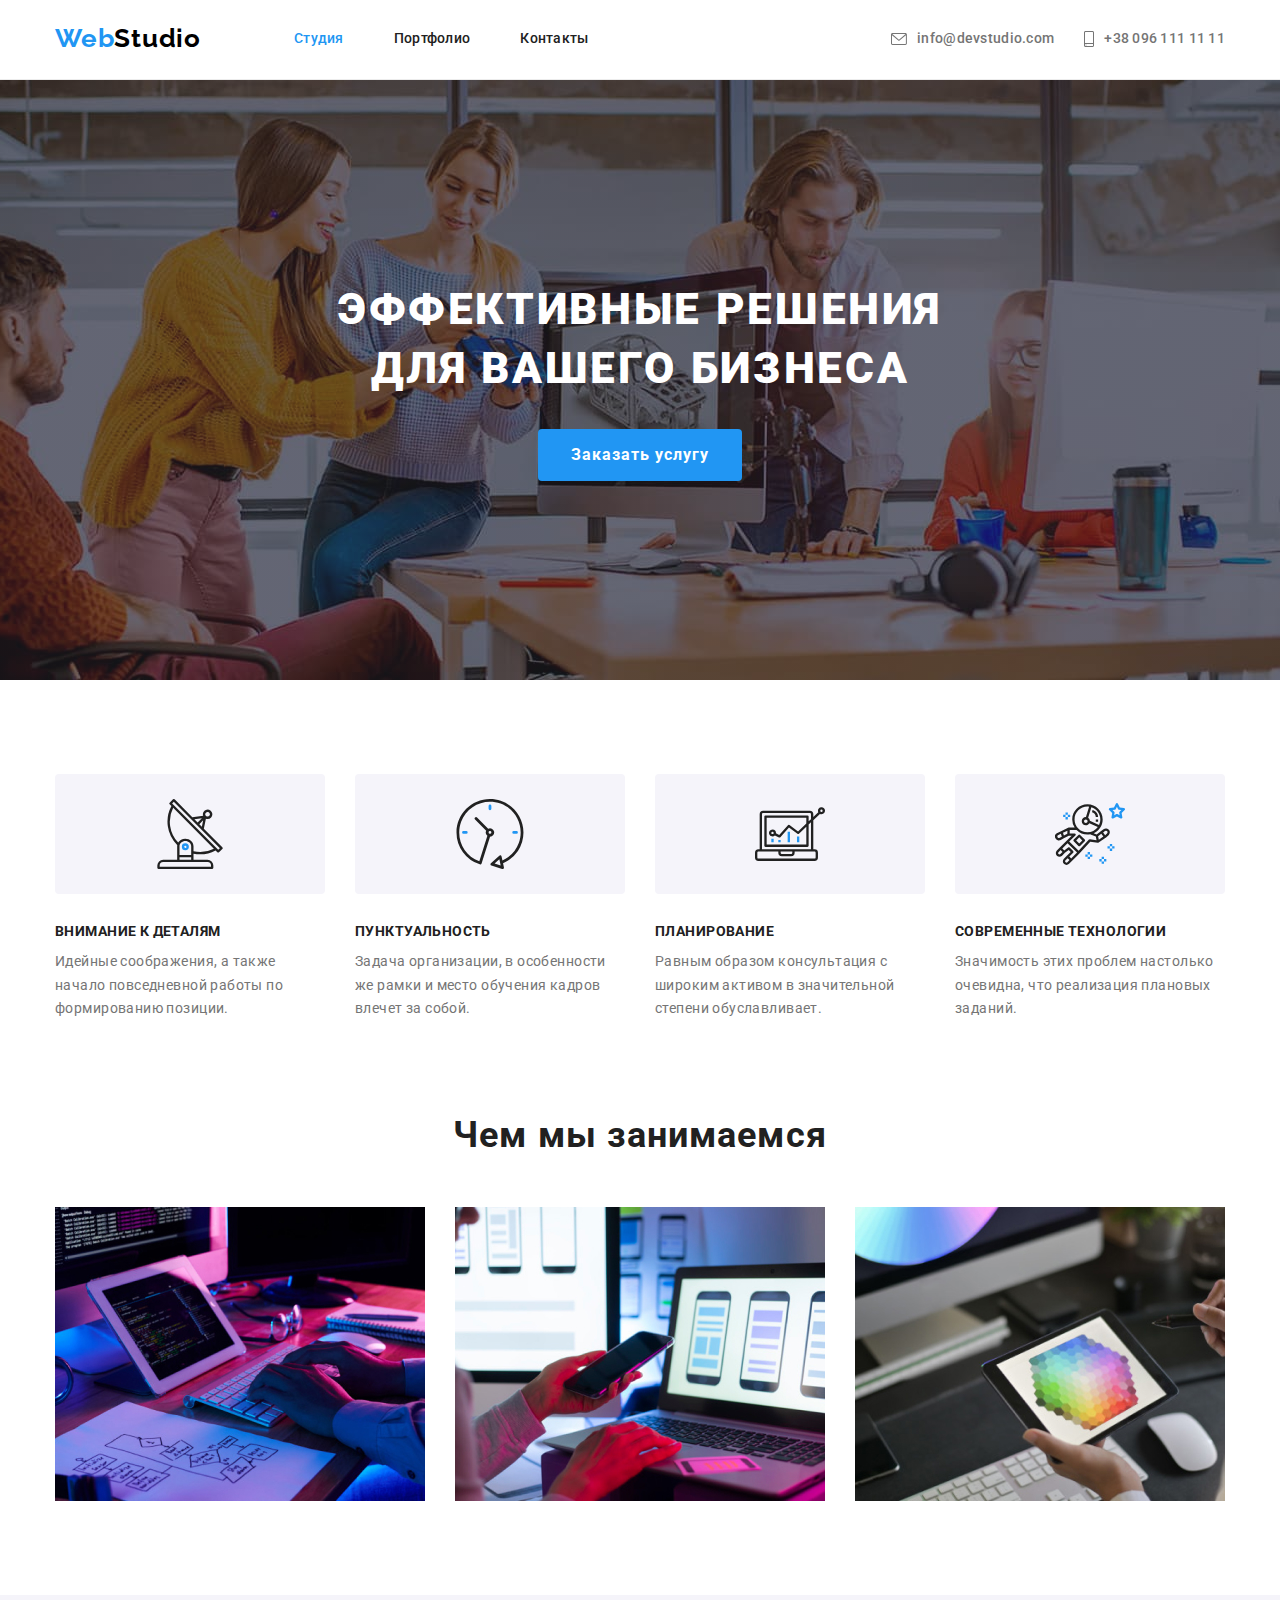
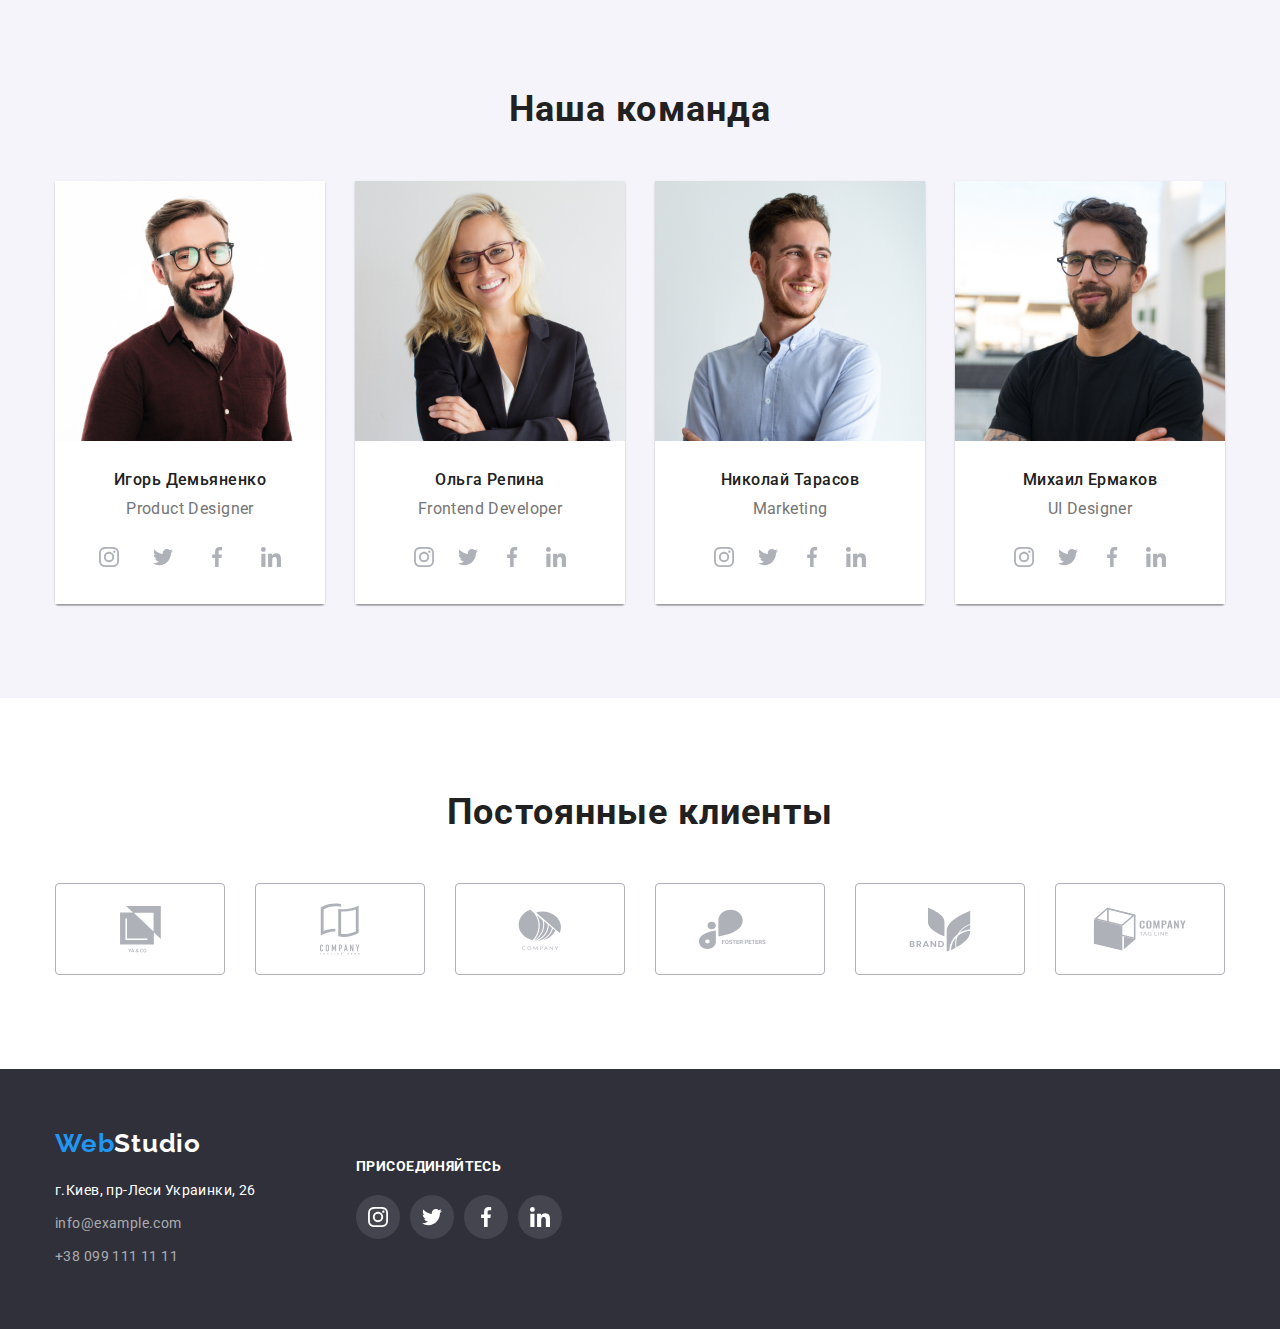
==== index.html @ 3a26fc48 "добавил переходы  и анимации по макету , сделал модальное окно" ====
<!DOCTYPE html>
<html lang="ru">
<head>
    <meta charset="UTF-8">
    <meta http-equiv="X-UA-Compatible" content="IE=edge">
    <meta name="viewport" content="width=device-width, initial-scale=1.0">
    <title>Document</title>
    <link rel="preconnect" href="https://fonts.googleapis.com">
    <link rel="preconnect" href="https://fonts.gstatic.com" crossorigin>
    <link href="https://fonts.googleapis.com/css2?family=Raleway:wght@700&family=Roboto:wght@400;500;700;900&display=swap"
        rel="stylesheet">
    <link rel="stylesheet" href="https://cdnjs.cloudflare.com/ajax/libs/modern-normalize/1.1.0/modern-normalize.min.css">
    <link rel="stylesheet" href="css/styles.css">
</head>
<body>
    <!-- шапка сайта -->
   <header class="header">
    <div class="container container-header">
        <nav class="nav">
            <a href="./index.html" class="logo-header"><span class="logo-web">Web</span>Studio</a>
            <ul class="list list-nav">
                <li class="items">
                    <a href="./index.html" class="link-nav studio">Студия</a>
                </li>
                <li class="items">
                    <a href="./prettier.html" class="link-nav">Портфолио</a>
                </li>
                <li class="items">
                    <a href="" class="link-nav">Контакты</a>
                </li>
            </ul>
        </nav>
        <div class="links-header">
               
            <a href="mailto:info@devstudio.com" class="link-header">
                <svg width="16" height="12" class="icon-mail">
                    <use href="./images/icons.svg#icon-mail"></use>
                </svg>
                 info@devstudio.com</a>
            
            <a href="tel:+380961111111" class="link-header number">
                <svg width="10" height="16" class="icon-phone">
                    <use href="./images/icons.svg#smartphone"></use>
                </svg>
                +38 096 111 11 11</a>
        </div>
    </div>
   </header> 
   <!-- меню сайта -->
   <main>
       <!-- герой -->
      <section class="hero">
        <div class="container container-hero">
            <h1 class="main-title">
                ЭФФЕКТИВНЫЕ РЕШЕНИЯ ДЛЯ ВАШЕГО БИЗНЕСА
            </h1>
            <button type="button" class="btn">Заказать услугу</button>
        </div>  
      </section>
      <!-- Преимущества -->
      <section class="benefits section">
           <!-- <h2>Преимущества</h2> -->
           <div class="container">
            <ul class="list list-benefits">
                <li class="items">
                    <div class="container-benefits">
                        <svg class="icon-benefits">
                            <use href="./images/icons.svg#antenna"></use>
                        </svg>
                    </div>
                    <h3 class="title-benefits">Внимание к деталям</h3>
                    <p class="text-benefits"> Идейные соображения, а также начало повседневной работы по формированию позиции.</p>
                </li>
                <li class="items">
                    <div class="container-benefits">
                        <svg class="icon-benefits">
                            <use href="./images/icons.svg#clock"></use>
                        </svg>
                    </div>
                    <h3 class="title-benefits">Пунктуальность</h3>
                    <p class="text-benefits">Задача организации, в особенности же рамки и место обучения кадров влечет за собой.</p>
                </li>
                <li class="items">
                    <div class="container-benefits">
                        <svg class="icon-benefits">
                            <use href="./images/icons.svg#diagram"></use>
                        </svg>
                    </div>
                    <h3 class="title-benefits">Планирование</h3>
                    <p class="text-benefits">Равным образом консультация с широким активом в значительной степени обуславливает.</p>
                </li>
                <li class="items">
                    <div class="container-benefits">
                        <svg class="icon-benefits">
                            <use href="./images/icons.svg#astronaut"></use>
                        </svg>
                    </div>
                    <h3 class="title-benefits">Современные технологии</h3>
                    <p class="text-benefits">Значимость этих проблем настолько очевидна, что реализация плановых заданий.</p>
                </li>
            </ul>
           </div>
      </section>
      <!-- Деятельность -->
      <section class="activity section">
        <div class="container">
            <h2 class="title-activity">Чем мы занимаемся</h2>
            <ul class="list list-activity">
                <li class="items">
                    <img src="images/box.jpg" alt="Работа за компьютером" width="370" class="img">
                </li>
                <li class="items">
                    <img src="images/img.jpg" alt="Работа за ноутбуком" width="370"  class="img">
                </li>
                <li class="items">
                    <img src="images/img_p.jpg" alt="Работа за планшетом" width="370"  class="img">
                </li>
          </ul>
        </div>
      </section>
      <!-- Команда -->
      <section class="team section">
        <div class="container">
            <h2 class="title-team">Наша команда</h2>
            <ul class="list list-team">
                <li class="items">
                    <img src="images/img_irog.jpg" alt="Фото Игоря Демьяненко" width="270" class="img">
                    <div class="container-people">
                        <h3 class="title-name">Игорь Демьяненко</h3>
                        <p class="text-team">Product Designer</p>
                        <ul class="list list-social-networks">
                            <li class="items">
                                <a href="" class="link-team">
                                    <svg class="icon-social-network">
                                        <use href="./images/icons.svg#instagram"></use>
                                    </svg>
                                </a>
                            </li>
                            <li class="items">
                                <a href="" class="link-team">
                                <svg class="icon-social-network">
                                    <use href="./images/icons.svg#twitter"></use>
                                </svg>
                                </a>
                            </li>
                            <li class="items">
                                <a href="" class="link-team">
                                <svg class="icon-social-network">
                                    <use href="./images/icons.svg#facebook"></use>
                                </svg>
                                </a>
                            </li>
                            <li class="items">
                                <a href="" class="link-team">
                                <svg class="icon-social-network">
                                    <use href="./images/icons.svg#linkedin"></use>
                                </svg>
                                </a>
                            </li>
                            
                        </ul>
                    </div> 
                </li>
                <li class="items">
                    <img src="images/img_alga.jpg" alt="Фото Ольги Репиной" width="270" class="img">
                    <div class="container-people">
                        <h3 class="title-name">Ольга Репина</h3>
                        <p class="text-team">Frontend Developer</p>
                        <ul class="list list-social-networks">
                            <li class="items-icon">
                                <a href="" class="link-team">
                                <svg class="icon icon-social-network">
                                    <use href="./images/icons.svg#instagram"></use>
                                </svg>
                                </a>
                            </li>
                            <li class="items-icon">
                                <a href="" class="link-team">
                                <svg class="icon icon-social-network">
                                    <use href="./images/icons.svg#twitter"></use>
                                </svg>
                                </a>
                            </li>
                            <li class="items-icon">
                                <a href="" class="link-team">
                                <svg class="icon icon-social-network">
                                    <use href="./images/icons.svg#facebook"></use>
                                </svg>
                                </a>
                            </li>
                            <li class="items-icon">
                                <a href="" class="link-team">
                                <svg class="icon icon-social-network">
                                    <use href="./images/icons.svg#linkedin"></use>
                                </svg>
                                </a>
                            </li>
                        </ul>
                    </div>
                </li>
                <li class="items">
                    <img src="images/img_nikola.jpg" alt="Фото Николая Тарасова" width="270" class="img">
                    <div class="container-people">
                        <h3 class="title-name">Николай Тарасов</h3>
                        <p class="text-team">Marketing</p>
                        <ul class="list list-social-networks">
                            <li class="items-icon">
                                <a href="" class="link-team">
                                <svg class="icon icon-social-network">
                                    <use href="./images/icons.svg#instagram"></use>
                                </svg>
                                </a>
                            </li>
                            <li class="items-icon">
                                <a href="" class="link-team">
                                <svg class="icon icon-social-network">
                                    <use href="./images/icons.svg#twitter"></use>
                                </svg>
                                </a>
                            </li>
                            <li class="items-icon">
                                <a href="" class="link-team">
                                <svg class="icon icon-social-network">
                                    <use href="./images/icons.svg#facebook"></use>
                                </svg>
                                </a>
                            </li>
                            <li class="items-icon">
                                <a href="" class="link-team">
                                <svg class="icon icon-social-network">
                                    <use href="./images/icons.svg#linkedin"></use>
                                </svg>
                                </a>
                            </li>
                        
                        </ul>
                    </div>
                </li>
                <li class="items">
                    <img src="images/img_mixail.jpg" alt="Фото Михаила Ермакова" width="270" class="img">
                    <div class="container-people">
                        <h3 class="title-name">Михаил Ермаков</h3>
                        <p class="text-team">UI Designer</p>
                        <ul class="list list-social-networks">
                            <li class="items-icon">
                                <a href="" class="link-team">
                                <svg class="icon icon-social-network">
                                    <use href="./images/icons.svg#instagram"></use>
                                </svg>
                                </a>
                            </li>
                            <li class="items-icon">
                                <a href="" class="link-team">
                                <svg class="icon icon-social-network">
                                    <use href="./images/icons.svg#twitter"></use>
                                </svg>
                                </a>
                            </li>
                            <li class="items-icon">
                                <a href="" class="link-team">
                                <svg class="icon icon-social-network">
                                    <use href="./images/icons.svg#facebook"></use>
                                </svg>
                                </a>
                            </li>
                            <li class="items-icon">
                                <a href="" class="link-team">
                                <svg class="icon icon-social-network">
                                    <use href="./images/icons.svg#linkedin"></use>
                                </svg>
                                </a>
                            </li>
                        
                        </ul>
                    </div>  
                </li>
            </ul>
        </div>  
      </section>
      <!-- Постоянные клиенты -->
      <section class="section">
        <div class="container">
            <h2 class="title-clients">Постоянные клиенты</h2>
        <ul class="list list-clients">
            <li class="items">
                <a href="" class="link-clients">
                    <svg class="icon-clients" width="41" height="46.7">
                        <use href="./images/icons.svg#yaco"></use>
                    </svg>
                </a>
            </li>
            <li class="items">
                <a href="" class="link-clients">
                    <svg class="icon-clients" width="40" height="52">
                        <use href="./images/icons.svg#companytab"></use>
                    </svg>
                </a>
            </li>
            <li class="items">
                <a href="" class="link-clients">
                    <svg class="icon-clients" width="43.46" height="41.18">
                        <use href="./images/icons.svg#company"></use>
                    </svg>
                </a>
            </li>
            <li class="items">
                <a href="" class="link-clients">
                    <svg class="icon-clients" width="84.44" height="40.62">
                        <use href="./images/icons.svg#foster"></use>
                    </svg>
                </a>
            </li>
            <li class="items">
                <a href="" class="link-clients">
                    <svg class="icon-clients" width="62.54" height="45.43">
                        <use href="./images/icons.svg#brand"></use>
                    </svg>
                </a>
            </li>
            <li class="items">
                <a href="" class="link-clients">
                    <svg class="icon-clients" width="93.79" height="43.93">
                        <use href="./images/icons.svg#companytag"></use>
                    </svg>
                </a>
            </li>
        </ul>
        </div>
      </section>   
   </main>
   <!-- подвал сайта -->
   <footer class="footer">
    <div class="container container-footer">
    <div class="container-address">
        <a href="./index.html" class="logo-footer"><span class="logo-web">Web</span>Studio</a>
        <address class="address">
            <p class="text-footer">г.Киев, пр-Леси Украинки, 26</p>
            <a href="mailto:info@example.com" class="link-footer">info@example.com</a> <br />
            <a href="tel:+380991111111" class="link-footer">+38 099 111 11 11</a>
        </address>
    </div>
    <div class="footer-social-network">
        <p class="text-invitations">Присоединяйтесь</p>
        <ul class="list list-footer">
            <li class="items">
                <a class="link" href="">
                    <svg class="icon-social-network">
                        <use href="./images/icons.svg#instagram"></use>
                    </svg>
                </a>
            </li>
            <li class="items">
                <a class="link" href="">
                    <svg class="icon-social-network">
                        <use href="./images/icons.svg#twitter"></use>
                    </svg>
                </a> 
            </li>
            <li class="items">
                <a class="link" href="">
                    <svg class="icon-social-network">
                        <use href="./images/icons.svg#facebook"></use>
                    </svg>
                </a> 
            </li>
            <li class="items">
                <a class="link" href="">
                    <svg class="icon-social-network">
                        <use href="./images/icons.svg#linkedin"></use>
                    </svg>
                </a> 
            </li>
        </ul>
    </div>
    </div>
   </footer>
</body>
</html>
---- css/styles.css ----
/* основной шрифт Roboto – 400,500,700,900 */
/* дополнительный шрифт Raleway – 700 */
/* основной цвет фона #ffffff */
/* основной цвет для текста #757575 */
/* дополнительный цвет текста #212121 */
/* дополнительный цвет #2196F3 */
/* цвет иконок #AFB1B8 */
:root {
    --main-background-color: #ffffff;
    --main-color-text: #757575;
    --complementary-color-text: #212121;
    --complementary-color: #2196F3;
    --icon-color: #AFB1B8;
}

body {
    font-family: 'Roboto', sans-serif;
        font-size: 14px;
        letter-spacing: 0.03em;
    background-color: var(--main-background-color);
    color: var(--main-color-text);
}
h1 { 
    margin: 0;
    padding: 0;
    color: #ffffff;
}
h2,
h3,
h4,
h5,
h6 {
    margin: 0;
    padding: 0;
   color: var(--complementary-color-text);
}

.container {
    width: 1200px;
    padding-left: 15px;
    padding-right: 15px;
    margin-left: auto;
    margin-right: auto;
}

.section {
padding-top: 94px;
padding-bottom: 94px;
}

.list {
    padding: 0;
    margin: 0;
    list-style: none;
}

p {
    margin: 0;
    padding: 0;
}
.img {
    display: block;
}

/* header шапка */
.header {
padding-top: 24px;
padding-bottom: 25px;
border-bottom: 1px solid #ECECEC;
}

.container-header {

    display: flex;
    align-items: center;
    
}

.nav {
    display: flex;
}

.logo-header,
.logo-footer {
    font-family: 'Raleway', sans-serif;
        font-weight: 700;
        font-size: 26px;
        line-height: 1.14;
        letter-spacing: 0.03em;
}
.logo-header { 
    color: #000000;
    text-decoration: none;
}
.logo-footer { 
    display: inline-block;
    margin-bottom: 20px; 
color: #ffffff;
text-decoration: none;
}
.logo-web {
    color: var(--complementary-color);
}

.list-nav {
    display: flex;
    margin-left: 93px;
    align-items: center;
}
.list-nav > .items + .items {
margin-left: 50px;
}
.link-nav {
    display: block;
    
    font-weight: 500;
        line-height: 1.14;
        letter-spacing: 0.02em;
        text-decoration: none;
    color: var(--complementary-color-text);
}

.link-nav:hover,
.link-nav:focus {
color: var(--complementary-color);
}


.studio {
    color: var(--complementary-color);
}
.portfolio {
    color: var(--complementary-color);
}


.links-header {
    display: flex;
margin-left: auto;
}

.icon-mail {
    margin-right: 10px;
fill: currentColor;
}
.icon-mail:hover{
    fill: var(--complementary-color);
}
.icon-phone {
    margin-right: 10px;
    fill: currentColor;
}
.icon-phone:hover {
    fill: var(--complementary-color);
}
.link-header {
    display: flex;
    align-items: center;
    font-weight: 500;
        line-height: 1.14;
        letter-spacing: 0.02em;
    text-decoration: none;
    color: var(--main-color-text);
}
.link-header:hover,
.link-header:focus {
color: var(--complementary-color);
}

.links-header>.number {
    margin-left: 30px;
}

/* main */
/* герой hero */
.hero {
    max-width: 1600px;
    height: 600px;
    margin-left: auto;
    margin-right: auto;
    padding-top: 200px;
    padding-bottom: 200px;
    
    background-image: linear-gradient(
        to right,
         rgba(47, 48, 58, 0.4),
          rgba(47, 48, 58, 0.4)
          ), url(../images/Img_hero.jpg);
    background-repeat: no-repeat;
    background-position: center;
    background-size: cover;
    
}
.container-hero {
    text-align: center;
}
.main-title {
    display: inline-block;
    margin-bottom: 30px;
    font-weight: 900;
    width: 696px;
        font-size: 44px;
        line-height: 1.36;
        text-align: center;
        letter-spacing: 0.06em;
        text-transform: uppercase
}
.btn {
    display: flex;
        align-items: center;
        text-align: center;
        margin-left: auto;
        margin-right: auto;
        padding: 10px 32px;
        border: 1px solid transparent;
        border-radius: 4px;
        min-width: 200px;

    font-weight: 700;
        font-size: 16px;
        line-height: 1.87;
        letter-spacing: 0.06em; 
    background-color: var(--complementary-color);
    color: #ffffff;

    cursor: pointer;
}
/* benefits преимущества */
.benefits {
    
}
.list-benefits {
    display: flex;
}
.container-benefits {
    display: flex;
    justify-content: center;
    align-items: center;
width: 270px;
height: 120px;
margin-bottom: 30px;
border-radius: 4px;
background-color: #F5F4FA;
}
.icon-benefits {
    width: 70px;
    height: 70px;
   
}
.list-benefits > .items {
    margin-left: 30px;
}
.list-benefits > .items:first-child {
    margin-left: 0;
}

.title-benefits {
    margin-bottom: 10px;
    font-weight: 700;
    font-size: 14px;
        line-height: 1.14;
        letter-spacing: 0.03em;
        text-transform: uppercase;
}

.text-benefits {
    line-height: 1.71;
}

/*  деятельность activity */
.activity {
padding-top: 0;
}

.title-activity,
.title-team,
.title-clients {
font-weight: 700;
    font-size: 36px;
    line-height: 1.16;
    text-align: center;
    letter-spacing: 0.03em
}
.title-activity {
    margin-bottom: 50px;
}

.list-activity {
display: flex;
}

.list-activity > .items {
    margin-left: 30px;
}
.list-activity>.items:first-child {
    margin-left: 0;
}
/* команда team */
.team {
    background-color: #F5F4FA;
}

.title-team {
    margin-bottom: 50px;
}

.list-team {
display: flex;

}
.list-team >.items {
    border-radius: 0px 0px 4px 4px;
    box-shadow: 0px 1px 3px rgba(0, 0, 0, 0.12),
     0px 1px 1px rgba(0, 0, 0, 0.14),
      0px 2px 1px rgba(0, 0, 0, 0.2);
    
    margin-left: 30px;
}
.list-team >.items:first-child {
    margin-left: 0;
}
.container-people {
    background-color: var(--main-background-color);
padding-top: 30px;
padding-bottom: 25px;
}

.title-name {
    margin-bottom: 10px;
    font-weight: 500;
    font-size: 16px;
    line-height: 1.18;
    text-align: center;
    letter-spacing: 0.03em;
}

.text-team {
    margin-bottom: 16px;
font-size: 16px;
    line-height: 1.18;
    text-align: center;
}

.list-social-networks {
display: flex;
justify-content: center;
}

.link-team {
display: inline-block;
    text-align: center;
    width: 44px;
    height: 44px;
    padding: 12px;
    border-radius: 50%;
}
.link-team:hover,
.link-team:focus
 {
  background-color: var(--complementary-color);
}

.link-team:hover .icon-social-network,
.link-team:focus .icon-social-network {
    fill: #fff;
}
.list-social-networks .items:nth-child(n+2) {
    margin-left: 10px;
}
.icon-social-network {
    fill: var(--icon-color);
    width: 20px;
    height: 20px;
}
/* regular customers постоянные клиенты*/
.title-clients {
    margin-bottom: 50px;
}

.list-clients {
display: flex;
justify-content: center;
}
.list-clients > .items:nth-child(n+2){
    margin-left: 30px;
}

 .link-clients {
    display: flex;
        justify-content: center;
        align-items: center;
width: 170px;
    height: 92px;
    border: 1px solid #AFB1B8;
    border-radius: 4px;
 }

.icon-clients {
 fill: var(--icon-color);
}

.link-clients:hover,
.link-clients:focus {
border: 1px solid var(--complementary-color);
}
.link-clients:hover .icon-clients,
.link-clients:focus .icon-clients {
    fill: var(--complementary-color);
}

/* main portfolio */
.main-portfolio {

}

.list-button {
    display: flex;
    justify-content: center;
    margin-bottom: 50px;
}
.list-button > .items:nth-child(n+2) {
margin-left: 9px;
}
.btn-portfolio {
    padding: 6px 0;
    border-radius: 4px;
    border: 1px solid transparent;
    font-family: 'Roboto', sans-serif;
    font-weight: 500;
        font-size: 16px;
        line-height: 1.62;
        text-align: center;
    cursor: pointer;
   background-color: #F5F4FA; 
   color: var(--complementary-color-text);
}
.btn-portfolio:hover,
.btn-portfolio:focus {
    background-color: var(--complementary-color);
    color: #ffffff;
    box-shadow: 0px 3px 1px rgba(0, 0, 0, 0.1),
     0px 1px 2px rgba(0, 0, 0, 0.08),
      0px 2px 2px rgba(0, 0, 0, 0.12);
}
.btn-all {
min-width: 73px;
}
.btn-website {
min-width: 128px;
}
.btn-applications {
min-width: 145px;
}
.btn-design {
min-width: 103px;
}
.btn-marketing {
min-width: 130px;
}
.list-works {
    display: flex;
    flex-wrap: wrap;
    margin: -15px;
}
.list-works .items {
    margin: 15px;
    
}
.list-works .items:hover {
    box-shadow: 0px 1px 1px rgba(0, 0, 0, 0.12),
     0px 4px 4px rgba(0, 0, 0, 0.06),
      1px 4px 6px rgba(0, 0, 0, 0.16);
}
.container-works {
    padding: 20px 24px;
    border-right: 1px solid #EEEEEE;
    border-bottom: 1px solid #EEEEEE;
    border-left: 1px solid #EEEEEE;
}

.list-works .title {
    margin-bottom: 4px;
    font-weight: 700;
        font-size: 18px;
        line-height: 2;
        letter-spacing: 0.06em;
}
.list-works .text {
   
    font-size: 16px;
line-height: 1.87;
}
 /* footer подвал */
.footer {
    padding-top: 60px;
    padding-bottom: 60px;
background-color: #2F303A;
}
.container-footer {
    display: flex;
    align-items: center;
}
.container-address {
  width: 231px;
}
.address {
    width: 321px;
margin: 0;
}
.text-footer {
    margin-bottom: 9px;
    font-style: normal;
    line-height: 1.71;
color: #ffffff;
} 

.link-footer {
    margin-bottom: 9px;
    display: inline-block;
    font-style: normal;
    line-height: 1.71;
    text-decoration: none;
color: rgba(255, 255, 255, 0.6);
}
.link-footer:last-child {
    margin-bottom: 0;
}
.link-footer:hover,
.link-footer:focus {
color: var(--complementary-color);
}

.footer-social-network {
margin-left: 70px;
}
.text-invitations {
    margin-bottom: 20px;
    font-weight: 700;
        line-height: 1.14;
        letter-spacing: 0.03em;
        text-transform: uppercase;
        color: #FFFFFF;
}
.list-footer {
    display: flex;

}
.list-footer .items {
    
}
/* .list-footer .items:hover,
.list-footer .items:focus {
    background-color: var(--complementary-color);
} */
.list-footer .items:nth-child(n+2) {
    margin-left: 10px;
}
.link {
display: inline-block;
    text-align: center;
    padding: 12px;
    width: 44px;
    height: 44px;
    border-radius: 50%;
    background-color: rgba(255, 255, 255, 0.1);
}
.link:hover,
.link:focus {
background-color: var(--complementary-color);
}
.link .icon-social-network {
    width: 20px;
    height: 20px;
    fill: #fff;
}
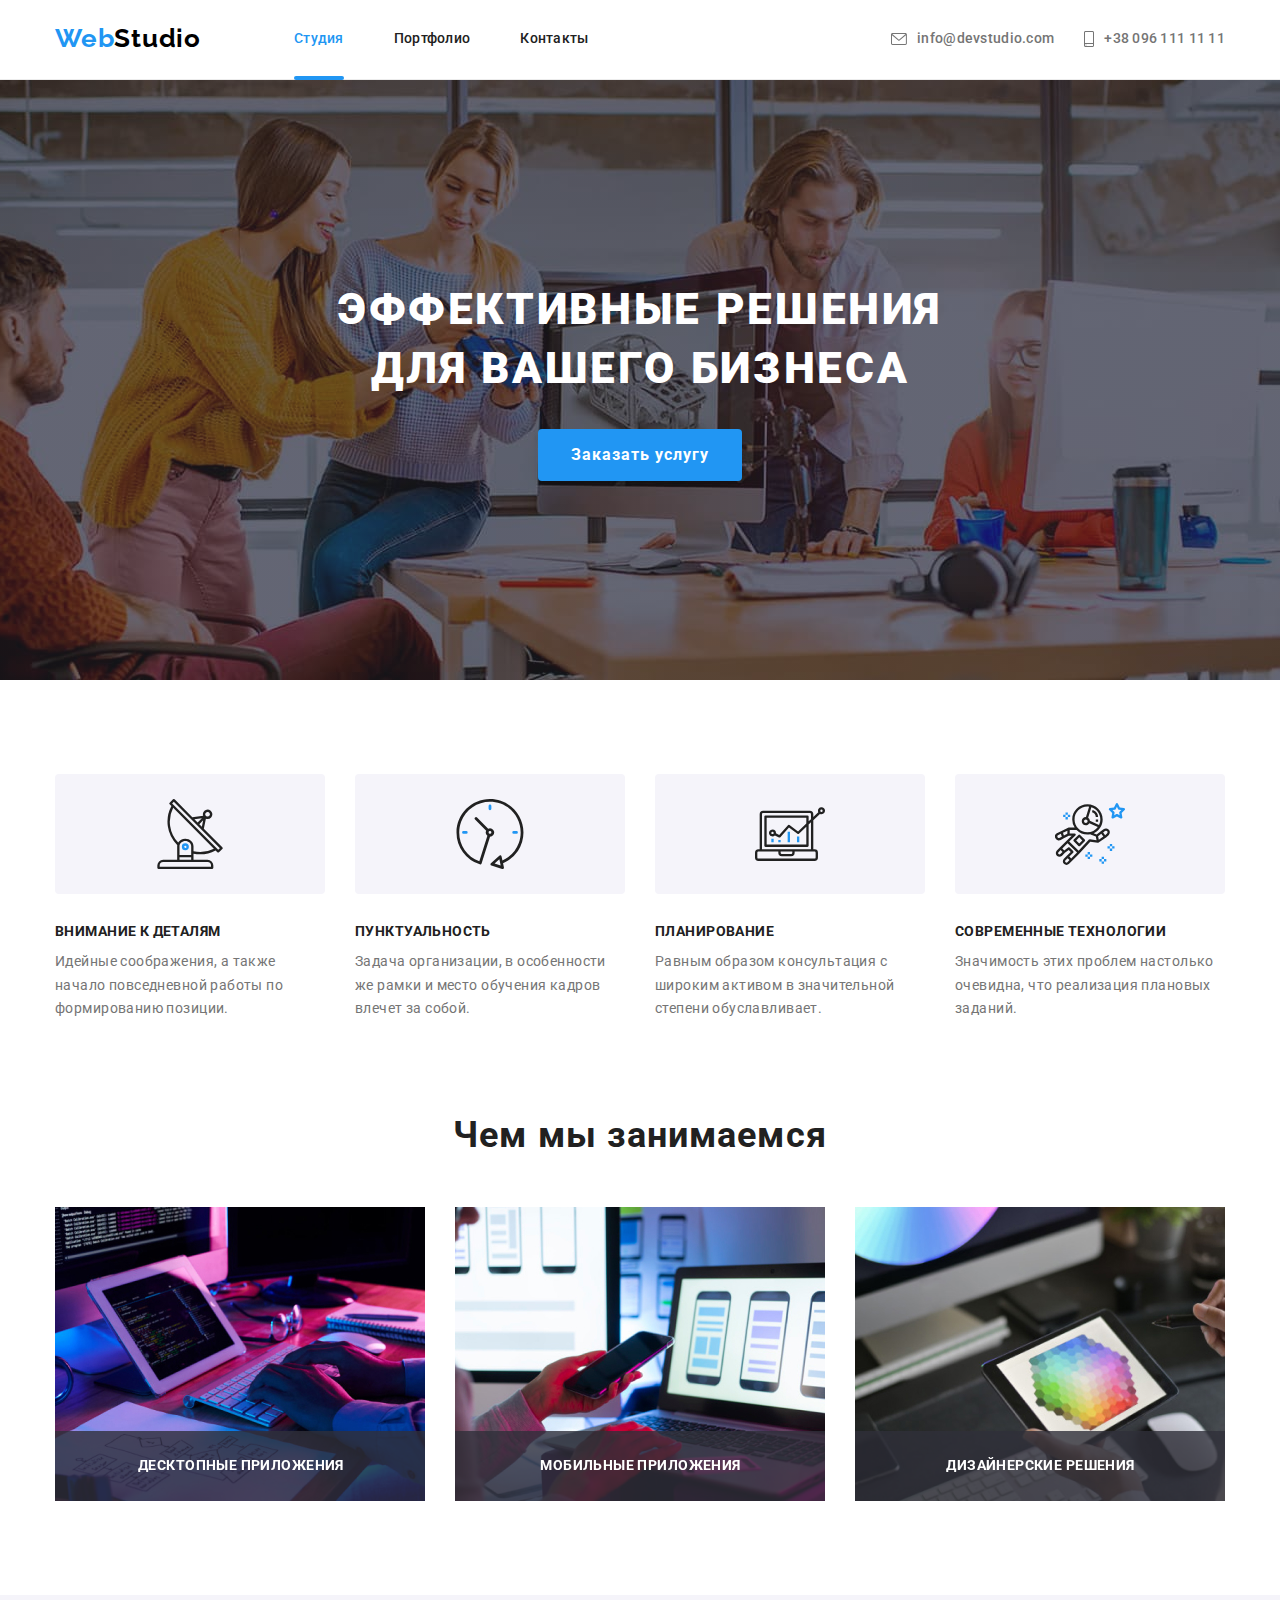
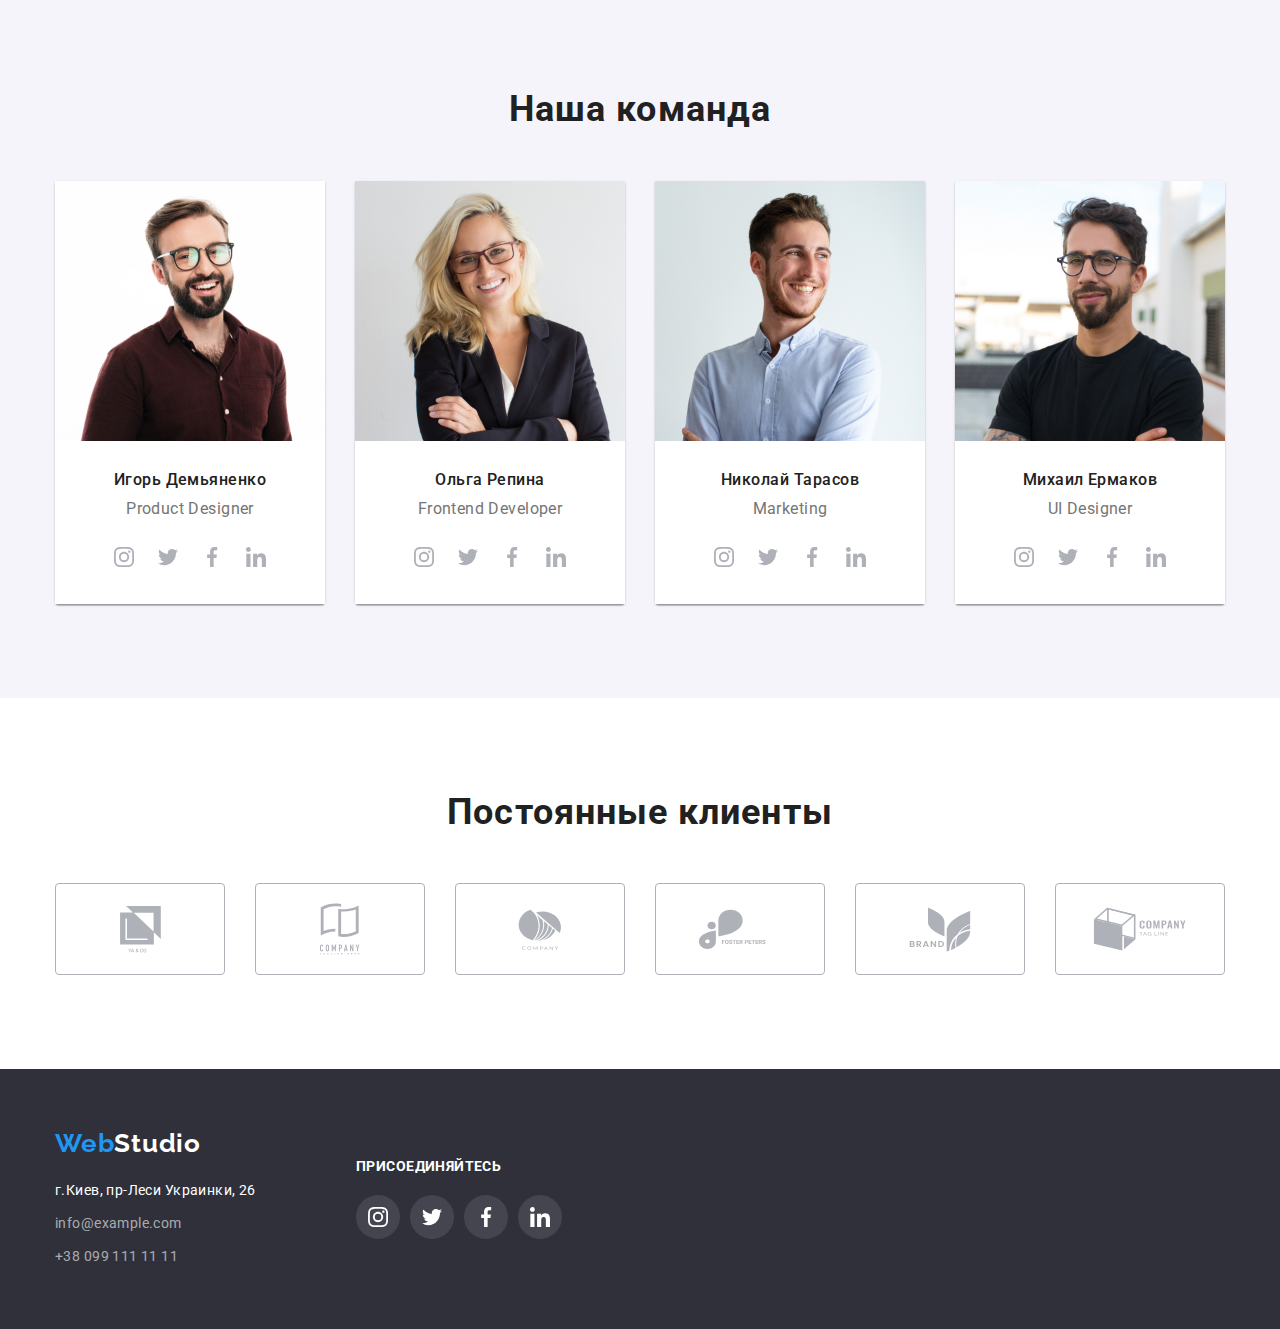
==== commit c2f1c0a9: "добавил переходы и анимации по макету, так же создал модальное окно" ====
--- a/index.html
+++ b/index.html
@@ -30,8 +30,7 @@
                 </li>
             </ul>
         </nav>
-        <div class="links-header">
-               
+        <div class="links-header">     
             <a href="mailto:info@devstudio.com" class="link-header">
                 <svg width="16" height="12" class="icon-mail">
                     <use href="./images/icons.svg#icon-mail"></use>
@@ -54,7 +53,16 @@
             <h1 class="main-title">
                 ЭФФЕКТИВНЫЕ РЕШЕНИЯ ДЛЯ ВАШЕГО БИЗНЕСА
             </h1>
-            <button type="button" class="btn">Заказать услугу</button>
+            <button type="button" class="btn-main" data-modal-open>Заказать услугу</button>
+            <div class="backdrop is-hidden" data-modal>
+                <div class="modal">
+                    <button type="button" class="btn-close data-modal-close" data-modal-close>
+                        <svg class="icon-close">
+                            <use href="./images/icons.svg#close"></use>
+                        </svg>
+                    </button >
+                </div>
+            </div>
         </div>  
       </section>
       <!-- Преимущества -->
@@ -107,13 +115,22 @@
             <h2 class="title-activity">Чем мы занимаемся</h2>
             <ul class="list list-activity">
                 <li class="items">
+                    <div class="activity-thumb">
                     <img src="images/box.jpg" alt="Работа за компьютером" width="370" class="img">
-                </li>
-                <li class="items">
+                    <p class="text-activity">Десктопные приложения</p>
+                    </div>
+                </li>
+                <li class="items">
+                    <div class="activity-thumb">
                     <img src="images/img.jpg" alt="Работа за ноутбуком" width="370"  class="img">
-                </li>
-                <li class="items">
-                    <img src="images/img_p.jpg" alt="Работа за планшетом" width="370"  class="img">
+                    <p class="text-activity">Мобильные приложения</p>
+                    </div> 
+                </li>
+                <li class="items">
+                    <div class="activity-thumb">
+                        <img src="images/img_p.jpg" alt="Работа за планшетом" width="370" class="img">
+                        <p class="text-activity">Дизайнерские решения</p>
+                    </div>
                 </li>
           </ul>
         </div>
@@ -129,28 +146,28 @@
                         <h3 class="title-name">Игорь Демьяненко</h3>
                         <p class="text-team">Product Designer</p>
                         <ul class="list list-social-networks">
-                            <li class="items">
+                            <li class="items-icon">
                                 <a href="" class="link-team">
                                     <svg class="icon-social-network">
                                         <use href="./images/icons.svg#instagram"></use>
                                     </svg>
                                 </a>
                             </li>
-                            <li class="items">
+                            <li class="items-icon">
                                 <a href="" class="link-team">
                                 <svg class="icon-social-network">
                                     <use href="./images/icons.svg#twitter"></use>
                                 </svg>
                                 </a>
                             </li>
-                            <li class="items">
+                            <li class="items-icon">
                                 <a href="" class="link-team">
                                 <svg class="icon-social-network">
                                     <use href="./images/icons.svg#facebook"></use>
                                 </svg>
                                 </a>
                             </li>
-                            <li class="items">
+                            <li class="items-icon">
                                 <a href="" class="link-team">
                                 <svg class="icon-social-network">
                                     <use href="./images/icons.svg#linkedin"></use>
@@ -282,42 +299,42 @@
         <div class="container">
             <h2 class="title-clients">Постоянные клиенты</h2>
         <ul class="list list-clients">
-            <li class="items">
+            <li class="items-clients">
                 <a href="" class="link-clients">
                     <svg class="icon-clients" width="41" height="46.7">
                         <use href="./images/icons.svg#yaco"></use>
                     </svg>
                 </a>
             </li>
-            <li class="items">
+            <li class="items-clients">
                 <a href="" class="link-clients">
                     <svg class="icon-clients" width="40" height="52">
                         <use href="./images/icons.svg#companytab"></use>
                     </svg>
                 </a>
             </li>
-            <li class="items">
+            <li class="items-clients">
                 <a href="" class="link-clients">
                     <svg class="icon-clients" width="43.46" height="41.18">
                         <use href="./images/icons.svg#company"></use>
                     </svg>
                 </a>
             </li>
-            <li class="items">
+            <li class="items-clients">
                 <a href="" class="link-clients">
                     <svg class="icon-clients" width="84.44" height="40.62">
                         <use href="./images/icons.svg#foster"></use>
                     </svg>
                 </a>
             </li>
-            <li class="items">
+            <li class="items-clients">
                 <a href="" class="link-clients">
                     <svg class="icon-clients" width="62.54" height="45.43">
                         <use href="./images/icons.svg#brand"></use>
                     </svg>
                 </a>
             </li>
-            <li class="items">
+            <li class="items-clients">
                 <a href="" class="link-clients">
                     <svg class="icon-clients" width="93.79" height="43.93">
                         <use href="./images/icons.svg#companytag"></use>
@@ -342,28 +359,28 @@
     <div class="footer-social-network">
         <p class="text-invitations">Присоединяйтесь</p>
         <ul class="list list-footer">
-            <li class="items">
+            <li class="items-footer">
                 <a class="link" href="">
                     <svg class="icon-social-network">
                         <use href="./images/icons.svg#instagram"></use>
                     </svg>
                 </a>
             </li>
-            <li class="items">
+            <li class="items-footer">
                 <a class="link" href="">
                     <svg class="icon-social-network">
                         <use href="./images/icons.svg#twitter"></use>
                     </svg>
                 </a> 
             </li>
-            <li class="items">
+            <li class="items-footer">
                 <a class="link" href="">
                     <svg class="icon-social-network">
                         <use href="./images/icons.svg#facebook"></use>
                     </svg>
                 </a> 
             </li>
-            <li class="items">
+            <li class="items-footer">
                 <a class="link" href="">
                     <svg class="icon-social-network">
                         <use href="./images/icons.svg#linkedin"></use>
@@ -374,5 +391,6 @@
     </div>
     </div>
    </footer>
+   <script src="./modal.js"></script>
 </body>
 </html>
--- a/css/styles.css
+++ b/css/styles.css
@@ -5,12 +5,14 @@
 /* дополнительный цвет текста #212121 */
 /* дополнительный цвет #2196F3 */
 /* цвет иконок #AFB1B8 */
+/* кубик по макету cubic-bezier(0.4, 0, 0.2, 1) */
 :root {
     --main-background-color: #ffffff;
     --main-color-text: #757575;
     --complementary-color-text: #212121;
     --complementary-color: #2196F3;
     --icon-color: #AFB1B8;
+    --cubic-bezier: cubic-bezier(0.4, 0, 0.2, 1);
 }
 
 body {
@@ -112,12 +114,13 @@
 }
 .link-nav {
     display: block;
-    
     font-weight: 500;
         line-height: 1.14;
         letter-spacing: 0.02em;
         text-decoration: none;
     color: var(--complementary-color-text);
+
+    transition: color 250ms var(--cubic-bezier);
 }
 
 .link-nav:hover,
@@ -127,12 +130,36 @@
 
 
 .studio {
+    position: relative;
     color: var(--complementary-color);
 }
+.studio::after {
+    content: " ";
+    position: absolute;
+    left: 0;
+    bottom: 0;
+    width: 100%;
+    height: 4px;
+    border-radius: 2px;
+    background-color: var(--complementary-color);
+    transform: translateY(33px);
+}
+
 .portfolio {
+    position: relative;
     color: var(--complementary-color);
 }
-
+.portfolio::after {
+    content: " ";
+    position: absolute;
+    left: 0;
+    bottom: 0;
+    width: 100%;
+    height: 4px;
+    border-radius: 2px;
+    background-color: var(--complementary-color);
+    transform: translateY(33px);
+}
 
 .links-header {
     display: flex;
@@ -161,6 +188,7 @@
         letter-spacing: 0.02em;
     text-decoration: none;
     color: var(--main-color-text);
+    transition: color 250ms var(--cubic-bezier);
 }
 .link-header:hover,
 .link-header:focus {
@@ -205,7 +233,7 @@
         letter-spacing: 0.06em;
         text-transform: uppercase
 }
-.btn {
+.btn-main {
     display: flex;
         align-items: center;
         text-align: center;
@@ -222,8 +250,63 @@
         letter-spacing: 0.06em; 
     background-color: var(--complementary-color);
     color: #ffffff;
+    box-shadow: 0px 4px 4px rgba(0, 0, 0, 0.15);
 
     cursor: pointer;
+}
+.backdrop {
+    position: fixed;
+    left: 0;
+    top: 0;
+    width: 100%;
+    height: 100%;
+    background-color: rgba(0, 0, 0, 0.2);
+    opacity: 1;
+    transition: opacity 250ms var(--cubic-bezier);
+}
+.backdrop.is-hidden {
+    opacity: 0;
+    pointer-events: none;
+}
+.backdrop.is-hidden .modal {
+   transform: translate(-50%, -50%) scale(1.2);
+    
+}
+.modal {
+    position: absolute;
+    top: 50%;
+    left: 50%;
+   transform: translate(-50%, -50%) scale(1);
+   transition: transform 250ms var(--cubic-bezier);
+    width: 528px;
+    height: 581px;
+    padding: 15px;
+    background-color: #FFFFFF;
+        box-shadow: 0px 1px 3px rgba(0, 0, 0, 0.12),
+         0px 1px 1px rgba(0, 0, 0, 0.14),
+          0px 2px 1px rgba(0, 0, 0, 0.2);
+        border-radius: 4px;
+}
+.btn-close {
+    position: absolute;
+    display: flex;
+    justify-content: center;
+    align-items: center;
+    padding: 6px;
+    top: 11px;
+    right: 12px;
+    width: 30px;
+    height: 30px;
+    border-radius: 50%;
+    background-color: var(--main-background-color);
+    border: 1px solid rgba(0, 0, 0, 0.1);
+}
+.icon-close { 
+    display: inline-block;
+    width: 18px;
+    height: 18px;
+    margin: 0;
+    padding: 0;
 }
 /* benefits преимущества */
 .benefits {
@@ -295,6 +378,32 @@
 .list-activity>.items:first-child {
     margin-left: 0;
 }
+
+.activity-thumb {
+    position: relative;
+}
+.activity-thumb::before {
+   content: " ";
+   position: absolute;
+   width: 100%;
+   height: 70px;
+   left: 0;
+   bottom: 0;
+   background-color: rgba(47, 48, 58, 0.8);
+}
+
+.text-activity {
+    position: absolute;
+    min-width: 205px;
+    bottom: 27px;
+    left: 83px;
+font-weight: 700;
+    line-height: 1.14;
+    text-align: center;
+    text-transform: uppercase;
+
+    color: #FFFFFF;
+}
 /* команда team */
 .team {
     background-color: #F5F4FA;
@@ -353,17 +462,25 @@
     height: 44px;
     padding: 12px;
     border-radius: 50%;
-}
-.link-team:hover,
-.link-team:focus
- {
-  background-color: var(--complementary-color);
-}
-
-.link-team:hover .icon-social-network,
-.link-team:focus .icon-social-network {
+    transition: transform 250ms var(--cubic-bezier),
+    background-color 250ms var(--cubic-bezier);
+}
+
+.items-icon:hover .link-team {
+    transform: rotateY(360deg);
+    background-color: var(--complementary-color);
+}
+.link-team:focus {
+    transform: rotateY(360deg);
+        background-color: var(--complementary-color);
+}
+.items-icon:hover .icon-social-network {
     fill: #fff;
 }
+.link-team:focus .icon-social-network{
+    fill: #fff;
+}
+
 .list-social-networks .items:nth-child(n+2) {
     margin-left: 10px;
 }
@@ -371,6 +488,7 @@
     fill: var(--icon-color);
     width: 20px;
     height: 20px;
+    transition: fill 250ms var(--cubic-bezier);
 }
 /* regular customers постоянные клиенты*/
 .title-clients {
@@ -381,7 +499,7 @@
 display: flex;
 justify-content: center;
 }
-.list-clients > .items:nth-child(n+2){
+.list-clients > .items-clients:nth-child(n+2){
     margin-left: 30px;
 }
 
@@ -393,17 +511,24 @@
     height: 92px;
     border: 1px solid #AFB1B8;
     border-radius: 4px;
+    transition: border 250ms var(--cubic-bezier);
  }
 
 .icon-clients {
+    transition: fill 250ms var(--cubic-bezier);
  fill: var(--icon-color);
 }
-
-.link-clients:hover,
+.items-clients:hover .link-clients{
+    border: 1px solid var(--complementary-color);
+ }
+
 .link-clients:focus {
-border: 1px solid var(--complementary-color);
-}
-.link-clients:hover .icon-clients,
+    border: 1px solid var(--complementary-color);
+}
+.items-clients:hover .icon-clients {
+    fill: var(--complementary-color)
+}
+
 .link-clients:focus .icon-clients {
     fill: var(--complementary-color);
 }
@@ -425,6 +550,7 @@
     padding: 6px 0;
     border-radius: 4px;
     border: 1px solid transparent;
+
     font-family: 'Roboto', sans-serif;
     font-weight: 500;
         font-size: 16px;
@@ -433,6 +559,10 @@
     cursor: pointer;
    background-color: #F5F4FA; 
    color: var(--complementary-color-text);
+
+   transition: background-color 250ms var(--cubic-bezier),
+   box-shadow 250ms var(--cubic-bezier),
+   color 250ms var(--cubic-bezier);
 }
 .btn-portfolio:hover,
 .btn-portfolio:focus {
@@ -462,14 +592,54 @@
     flex-wrap: wrap;
     margin: -15px;
 }
-.list-works .items {
+.items-works {
     margin: 15px;
+    transition: box-shadow 250ms var(--cubic-bezier);
     
 }
-.list-works .items:hover {
+.items-works:hover {
     box-shadow: 0px 1px 1px rgba(0, 0, 0, 0.12),
      0px 4px 4px rgba(0, 0, 0, 0.06),
       1px 4px 6px rgba(0, 0, 0, 0.16);
+}
+.thumb-works {
+    position: relative;
+    overflow: hidden;
+}
+.thumb-works::before {
+    content: "";
+position: absolute;
+top: 0;
+left: 0;
+width: 100%;
+height: 100%;
+background-color: rgba(33, 150, 243, 0.9);
+transform: translateY(100%);
+transition: transform 250ms var(--cubic-bezier);
+}
+.thumb-works:hover::before {
+transform: translateY(0);
+}
+.overlay {
+    position: absolute;
+    display: flex;
+    justify-content: center;
+    align-items: center;
+    width: 100%;
+    height: 100%;
+    top: 0;
+    left: 0;
+    transform: translateY(100%);
+    transition: transform 250ms var(--cubic-bezier);
+}
+.thumb-works:hover .overlay {
+    transform: translateY(0);
+}
+.overlay .text {
+    width: 322px;
+    font-size: 18px;
+        line-height: 1.55;
+        color: #FFFFFF;
 }
 .container-works {
     padding: 20px 24px;
@@ -521,6 +691,7 @@
     line-height: 1.71;
     text-decoration: none;
 color: rgba(255, 255, 255, 0.6);
+transition: color 250ms var(--cubic-bezier);
 }
 .link-footer:last-child {
     margin-bottom: 0;
@@ -545,14 +716,7 @@
     display: flex;
 
 }
-.list-footer .items {
-    
-}
-/* .list-footer .items:hover,
-.list-footer .items:focus {
-    background-color: var(--complementary-color);
-} */
-.list-footer .items:nth-child(n+2) {
+.list-footer .items-footer:nth-child(n+2) {
     margin-left: 10px;
 }
 .link {
@@ -563,13 +727,59 @@
     height: 44px;
     border-radius: 50%;
     background-color: rgba(255, 255, 255, 0.1);
-}
-.link:hover,
+    transition: transform 250ms var(--cubic-bezier),
+    background-color 250ms var(--cubic-bezier);
+}
+.items-footer:hover .link {
+    transform: rotateZ(360deg);
+background-color: var(--complementary-color);
+}
 .link:focus {
-background-color: var(--complementary-color);
-}
+    transform: rotateZ(360deg);
+        background-color: var(--complementary-color);
+}
+
 .link .icon-social-network {
     width: 20px;
     height: 20px;
     fill: #fff;
 }
+/* test */
+.btn-test {
+    position: relative;
+    display: block;
+    text-align: center;
+    margin-top: 20px;
+    padding: 15px 40px;
+    border: 4px solid orange;
+    border-radius: 6px;
+    background-color: red;
+    color: black;
+    cursor: pointer;
+    transition: background-color 1000ms linear,
+    color 1000ms linear;
+    overflow: hidden
+}
+ .btn-test:hover,
+ .btn-test:focus {
+background-color: #000000;
+color: red;
+ }
+ .test-icon {
+    fill: currentColor;
+   transition: transform 1000ms linear;
+ }
+ .btn-test:hover .test-icon {
+transform: translateY(-40px);
+ }
+ .icon-test {
+    position: absolute;
+    top: 50%;
+    left: 43px;
+    transform: translateY(calc(-50% + 40px));
+    transition: transform 1000ms linear;
+    fill: currentColor;
+ }
+ .btn-test:hover .icon-test {
+    transform: translateY(-50%);
+ }